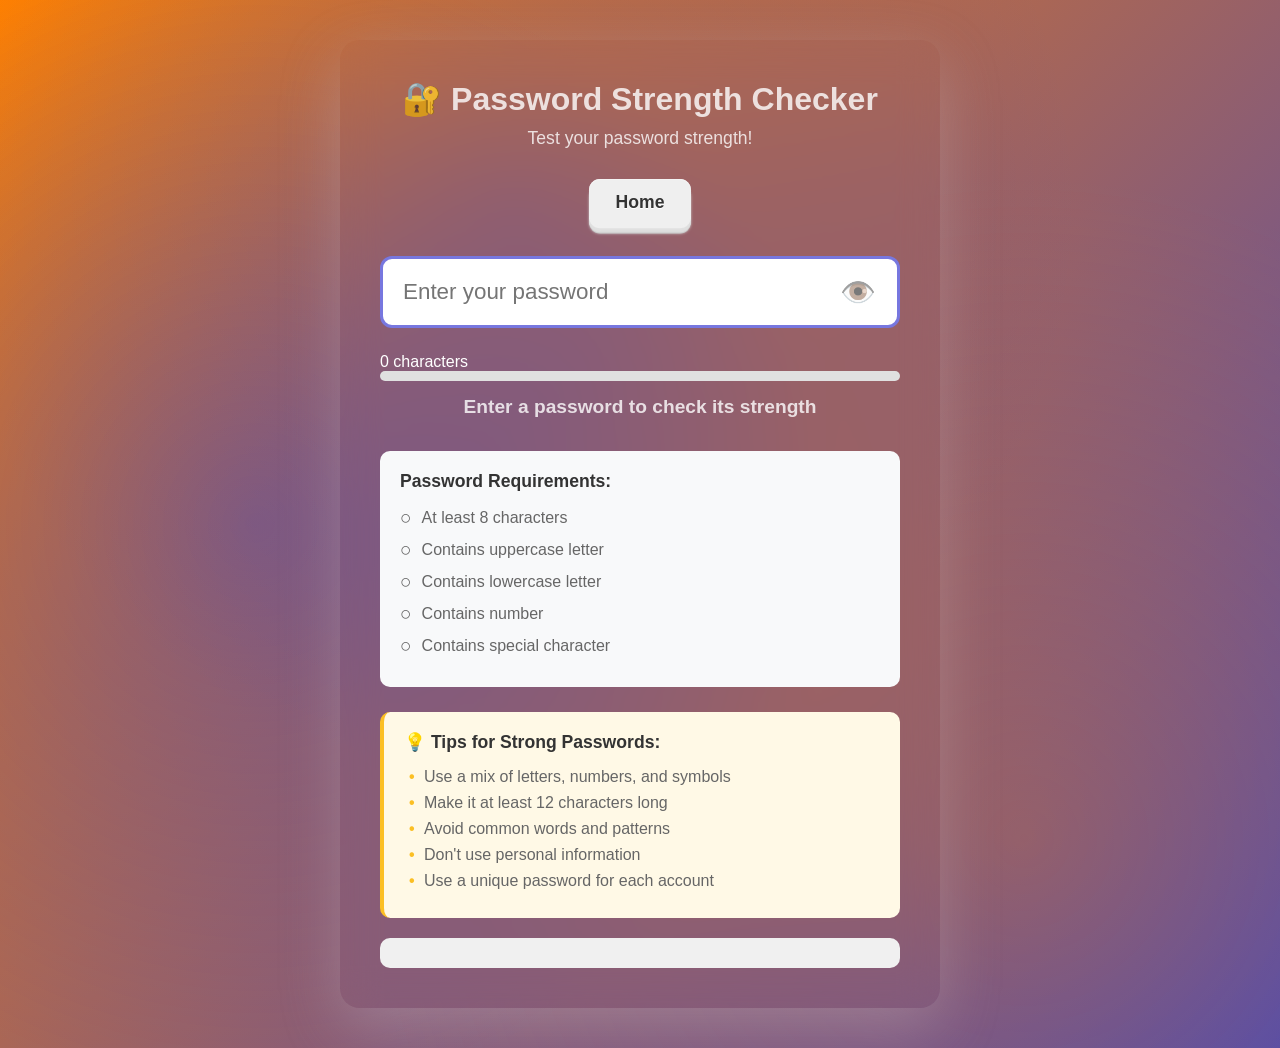
==== index.html @ dae70a45 "initia push" ====
<!DOCTYPE html>
<html lang="en">
<head>
    <meta charset="UTF-8">
    <meta name="viewport" content="width=device-width, initial-scale=1.0">
    <title>Password Strength Checker</title>
    <link rel="stylesheet" href="style.css">
</head>
<body>
    <div class="container">
        <div class="card">
            <h1>🔐 Password Strength Checker</h1>
            <p class="subtitle">Test your password strength!</p>
            <div class="home">
                <button type="button" onclick="window.location.href='Website/website.html'">Home</button>
            </div>
            
            <div class="input-container">
                <input 
                    type="password" 
                    id="passwordInput" 
                    placeholder="Enter your password"
                    autocomplete="off"
                >
                <button class="toggle-password" id="togglePassword">
                    <span class="eye-icon">👁️</span>
                </button>
            </div>
            <div class="char-count" id="charCount">0 characters</div>
            
            <div class="strength-meter">
                <div class="strength-meter-fill" id="strengthMeterFill"></div>
            </div>
            
            <div class="strength-text" id="strengthText">
                Enter a password to check its strength
            </div>
            
            <div class="requirements" id="requirements">
                <h3>Password Requirements:</h3>
                <ul>
                    <li id="req-length">
                        <span class="icon">○</span>
                        <span>At least 8 characters</span>
                    </li>
                    <li id="req-uppercase">
                        <span class="icon">○</span>
                        <span>Contains uppercase letter</span>
                    </li>
                    <li id="req-lowercase">
                        <span class="icon">○</span>
                        <span>Contains lowercase letter</span>
                    </li>
                    <li id="req-number">
                        <span class="icon">○</span>
                        <span>Contains number</span>
                    </li>
                    <li id="req-special">
                        <span class="icon">○</span>
                        <span>Contains special character</span>
                    </li>
                </ul>
            </div>
            
            <div class="info-section">
                <h3>💡 Tips for Strong Passwords:</h3>
                <ul>
                    <li>Use a mix of letters, numbers, and symbols</li>
                    <li>Make it at least 12 characters long</li>
                    <li>Avoid common words and patterns</li>
                    <li>Don't use personal information</li>
                    <li>Use a unique password for each account</li>
                </ul>
            </div>
            
            <div class="crack-time" id="crackTime"></div>
        </div>
    </div>
    
    <script src="script.js"></script>
</body>
</html>
---- style.css ----
* {
    margin: 0;
    padding: 0;
    box-sizing: border-box;
}

.char-count{
    color:white;
}

.home {
    text-align: center;
    margin-bottom: 30px;
}

.home button {
    color: #333;
    padding: 0.75em 1.5em;
    border: none;
    border-radius: 0.7rem;
    font-size: 1.1rem;
    font-weight: 600;
    cursor: pointer;
    text-shadow: 0 0.062em 0 #ffffff;
    box-shadow:
        inset 0 0.0625em 0 0 #f4f4f4,
        0 0.125em 0 0 #efefef,
        0 0.25em 0 0 #e0e0e0,
        0 0.3125em 0 0 #dedede,
        0 0.375em 0 0 #dcdcdc,
        0 0.425em 0 0 #cacaca,
        0 0.425em 0.15em 0 #cecece;
    transition: background-color 0.2s ease, transform 0.1s ease;
}

.home button:active {
    transform: translateY(0.2em);
    box-shadow:
        inset 0 0.03em 0 0 #f4f4f4,
        0 0.03em 0 0 #efefef,
        0 0.0625em 0 0 #ececec,
        0 0.125em 0 0 #e0e0e0,
        0 0.125em 0 0 #dedede,
        0 0.2em 0 0 #dcdcdc,
        0 0.225em 0 0 #cacaca,
        0 0.225em 0.375em 0 #cecece;
}

.home button:hover {
    background-color: rgb(255, 255, 255);
    color: black;
}

body {
    font-family: -apple-system, BlinkMacSystemFont, 'Segoe UI', Roboto, Oxygen, Ubuntu, Cantarell, sans-serif;
    background: linear-gradient(-45deg, rgb(0, 51, 255), rgb(255, 128, 0), rgb(0, 51, 255), rgb(255, 128, 0));
    background-size: 400% 400%;
    animation: gradientShift 15s ease infinite;
    min-height: 100vh;
    display: flex;
    align-items: center;
    justify-content: center;
    padding: 20px;
    position: relative;
    overflow-y: auto;
    overflow-x: hidden;
}

body::before {
    content: '';
    position: absolute;
    top: 0;
    left: 0;
    right: 0;
    bottom: 0;
    background: 
        radial-gradient(circle at 20% 50%, rgba(0, 51, 255, 0.3) 0%, transparent 50%),
        radial-gradient(circle at 80% 80%, rgba(255, 128, 0, 0.3) 0%, transparent 50%),
        radial-gradient(circle at 40% 20%, rgba(0, 51, 255, 0.2) 0%, transparent 50%);
    animation: pulse 8s ease-in-out infinite;
    pointer-events: none;
}

@keyframes gradientShift {
    0% {
        background-position: 0% 50%;
    }
    50% {
        background-position: 100% 50%;
    }
    100% {
        background-position: 0% 50%;
    }
}

@keyframes pulse {
    0%, 100% {
        opacity: 1;
        transform: scale(1);
    }
    50% {
        opacity: 0.8;
        transform: scale(1.1);
    }
}

.container {
    width: 100%;
    max-width: 600px;
    position: relative;
    z-index: 1;
    margin: auto;
    padding-top: 20px;
    padding-bottom: 20px;
}

.card {
    
    backdrop-filter:blur(18px);
    border-radius: 20px;
    padding: 40px;
    box-shadow: 0 20px 60px rgba(207, 198, 198, 0.3);
}

h1 {
    color: rgba(255, 255, 255, 0.8);
    font-size: 2rem;
    margin-bottom: 10px;
    text-align: center;
}

.subtitle {
    color: rgba(255, 255, 255, 0.8);
    text-align: center;
    margin-bottom: 30px;
    font-size: 1.1rem;
}

.input-container {
    position: relative;
    margin-bottom: 25px;
}

#passwordInput {
    width: 100%;
    padding: 20px 60px 20px 20px;
    font-size: 1.4rem;
    border: 3px solid #e0e0e0;
    border-radius: 12px;
    outline: none;
    transition: border-color 0.3s;
    font-weight: 500;
}

#passwordInput:focus {
    border-color: #7777DF;
}

.toggle-password {
    position: absolute;
    right: 12px;
    top: 50%;
    transform: translateY(-50%);
    background: none;
    border: none;
    cursor: pointer;
    font-size: 1.8rem;
    padding: 8px 12px;
    opacity: 0.6;
    transition: opacity 0.3s;
}

.toggle-password:hover {
    opacity: 1;
}

.strength-meter {
    width: 100%;
    height: 10px;
    background: #e0e0e0;
    border-radius: 5px;
    overflow: hidden;
    margin-bottom: 15px;
}

.strength-meter-fill {
    height: 100%;
    width: 0%;
    transition: all 0.3s ease;
    border-radius: 5px;
}

.strength-text {
    text-align: center;
    font-size: 1.2rem;
    font-weight: bold;
    margin-bottom: 25px;
    min-height: 30px;
    color: rgba(255, 255, 255, 0.8);
}

.requirements {
    background: #f8f9fa;
    padding: 20px;
    border-radius: 10px;
    margin-bottom: 25px;
}

.requirements h3 {
    color: #333;
    font-size: 1.1rem;
    margin-bottom: 15px;
}

.requirements ul {
    list-style: none;
}

.requirements li {
    display: flex;
    align-items: center;
    margin-bottom: 10px;
    color: #666;
    transition: color 0.3s;
}

.requirements li .icon {
    margin-right: 10px;
    font-size: 1.2rem;
}

.requirements li.met {
    color: #10b981;
}

.requirements li.met .icon::before {
    content: '✓';
    font-weight: bold;
}

.info-section {
    background: #fff9e6;
    padding: 20px;
    border-radius: 10px;
    border-left: 4px solid #fbbf24;
    margin-bottom: 20px;
}

.info-section h3 {
    color: #333;
    font-size: 1.1rem;
    margin-bottom: 15px;
}

.info-section ul {
    list-style: none;
    padding-left: 0;
}

.info-section li {
    color: #666;
    margin-bottom: 8px;
    padding-left: 20px;
    position: relative;
}

.info-section li::before {
    content: '•';
    position: absolute;
    left: 5px;
    color: #fbbf24;
    font-weight: bold;
}

.crack-time {
    text-align: center;
    padding: 15px;
    background: #f0f0f0;
    border-radius: 10px;
    font-size: 0.95rem;
    color: #666;
    line-height: 1.6;
}


.strength-very-weak {
    background: #870903;
}

.strength-weak {
    background: #E90C00;
}

.strength-medium {
    background: #F9DD9C;
}

.strength-strong {
    background: #418B24;
}

.strength-very-strong {
    background: #1A4734;
}





.text-very-weak {
    color: #870903;
}

.text-weak {
    color: #E90C00;
}

.text-medium {
    color: #F9DD9C;
}

.text-strong {
    color:#418B24;
}

.text-very-strong {
    color: #1A4734;
}

@media (max-width: 600px) {
    .card {
        padding: 25px;
    }
    
    h1 {
        font-size: 1.5rem;
    }
    
    .subtitle {
        font-size: 1rem;
    }
}
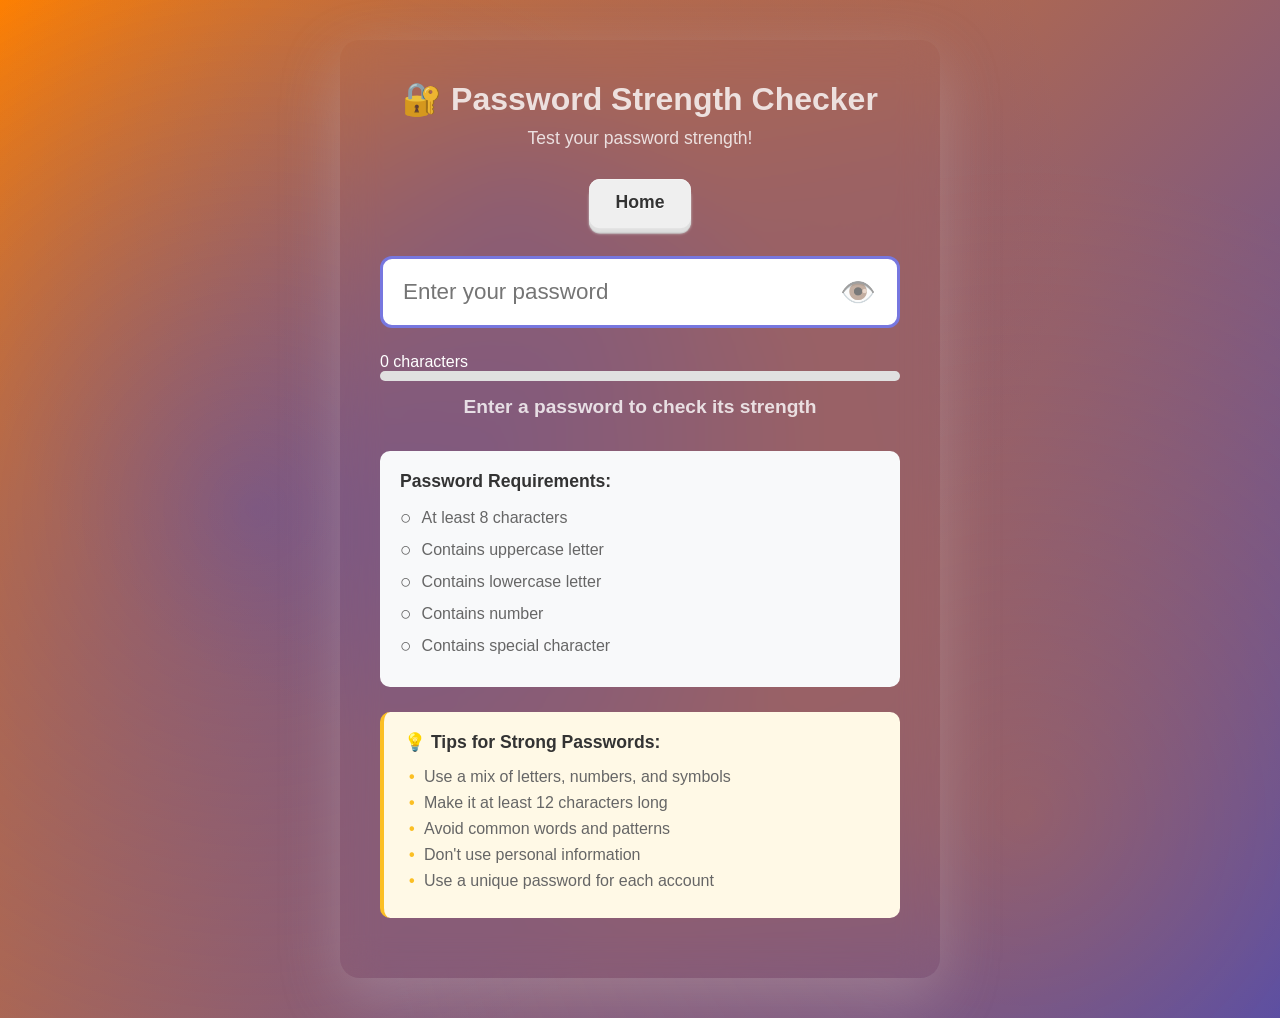
==== commit 9e7cae78: "Remove crack time div from index.html Removed unnecessary crack time div from the HTML." ====
--- a/index.html
+++ b/index.html
@@ -4,7 +4,7 @@
     <meta charset="UTF-8">
     <meta name="viewport" content="width=device-width, initial-scale=1.0">
     <title>Password Strength Checker</title>
-    <link rel="stylesheet" href="style.css">
+    <link rel="stylesheet" href="assets/css/style.css">
 </head>
 <body>
     <div class="container">
@@ -72,12 +72,9 @@
                     <li>Use a unique password for each account</li>
                 </ul>
             </div>
-            
-            <div class="crack-time" id="crackTime"></div>
-        </div>
-    </div>
-    
-    <script src="script.js"></script>
+
+    <script src="assets/js/script.js?v=2"></script>
+
 </body>
 </html>
 
--- a/assets/css/style.css
+++ b/assets/css/style.css
@@ -0,0 +1,343 @@
+* {
+    margin: 0;
+    padding: 0;
+    box-sizing: border-box;
+}
+
+.char-count{
+    color:white;
+}
+
+.home {
+    text-align: center;
+    margin-bottom: 30px;
+}
+
+.home button {
+    color: #333;
+    padding: 0.75em 1.5em;
+    border: none;
+    border-radius: 0.7rem;
+    font-size: 1.1rem;
+    font-weight: 600;
+    cursor: pointer;
+    text-shadow: 0 0.062em 0 #ffffff;
+    box-shadow:
+        inset 0 0.0625em 0 0 #f4f4f4,
+        0 0.125em 0 0 #efefef,
+        0 0.25em 0 0 #e0e0e0,
+        0 0.3125em 0 0 #dedede,
+        0 0.375em 0 0 #dcdcdc,
+        0 0.425em 0 0 #cacaca,
+        0 0.425em 0.15em 0 #cecece;
+    transition: background-color 0.2s ease, transform 0.1s ease;
+}
+
+.home button:active {
+    transform: translateY(0.2em);
+    box-shadow:
+        inset 0 0.03em 0 0 #f4f4f4,
+        0 0.03em 0 0 #efefef,
+        0 0.0625em 0 0 #ececec,
+        0 0.125em 0 0 #e0e0e0,
+        0 0.125em 0 0 #dedede,
+        0 0.2em 0 0 #dcdcdc,
+        0 0.225em 0 0 #cacaca,
+        0 0.225em 0.375em 0 #cecece;
+}
+
+.home button:hover {
+    background-color: rgb(255, 255, 255);
+    color: black;
+}
+
+body {
+    font-family: -apple-system, BlinkMacSystemFont, 'Segoe UI', Roboto, Oxygen, Ubuntu, Cantarell, sans-serif;
+    background: linear-gradient(-45deg, rgb(0, 51, 255), rgb(255, 128, 0), rgb(0, 51, 255), rgb(255, 128, 0));
+    background-size: 400% 400%;
+    animation: gradientShift 15s ease infinite;
+    min-height: 100vh;
+    display: flex;
+    align-items: center;
+    justify-content: center;
+    padding: 20px;
+    position: relative;
+    overflow-y: auto;
+    overflow-x: hidden;
+}
+
+body::before {
+    content: '';
+    position: absolute;
+    top: 0;
+    left: 0;
+    right: 0;
+    bottom: 0;
+    background: 
+        radial-gradient(circle at 20% 50%, rgba(0, 51, 255, 0.3) 0%, transparent 50%),
+        radial-gradient(circle at 80% 80%, rgba(255, 128, 0, 0.3) 0%, transparent 50%),
+        radial-gradient(circle at 40% 20%, rgba(0, 51, 255, 0.2) 0%, transparent 50%);
+    animation: pulse 8s ease-in-out infinite;
+    pointer-events: none;
+}
+
+@keyframes gradientShift {
+    0% {
+        background-position: 0% 50%;
+    }
+    50% {
+        background-position: 100% 50%;
+    }
+    100% {
+        background-position: 0% 50%;
+    }
+}
+
+@keyframes pulse {
+    0%, 100% {
+        opacity: 1;
+        transform: scale(1);
+    }
+    50% {
+        opacity: 0.8;
+        transform: scale(1.1);
+    }
+}
+
+.container {
+    width: 100%;
+    max-width: 600px;
+    position: relative;
+    z-index: 1;
+    margin: auto;
+    padding-top: 20px;
+    padding-bottom: 20px;
+}
+
+.card {
+    
+    backdrop-filter:blur(18px);
+    border-radius: 20px;
+    padding: 40px;
+    box-shadow: 0 20px 60px rgba(207, 198, 198, 0.3);
+}
+
+h1 {
+    color: rgba(255, 255, 255, 0.8);
+    font-size: 2rem;
+    margin-bottom: 10px;
+    text-align: center;
+}
+
+.subtitle {
+    color: rgba(255, 255, 255, 0.8);
+    text-align: center;
+    margin-bottom: 30px;
+    font-size: 1.1rem;
+}
+
+.input-container {
+    position: relative;
+    margin-bottom: 25px;
+}
+
+#passwordInput {
+    width: 100%;
+    padding: 20px 60px 20px 20px;
+    font-size: 1.4rem;
+    border: 3px solid #e0e0e0;
+    border-radius: 12px;
+    outline: none;
+    transition: border-color 0.3s;
+    font-weight: 500;
+}
+
+#passwordInput:focus {
+    border-color: #7777DF;
+}
+
+.toggle-password {
+    position: absolute;
+    right: 12px;
+    top: 50%;
+    transform: translateY(-50%);
+    background: none;
+    border: none;
+    cursor: pointer;
+    font-size: 1.8rem;
+    padding: 8px 12px;
+    opacity: 0.6;
+    transition: opacity 0.3s;
+}
+
+.toggle-password:hover {
+    opacity: 1;
+}
+
+.strength-meter {
+    width: 100%;
+    height: 10px;
+    background: #e0e0e0;
+    border-radius: 5px;
+    overflow: hidden;
+    margin-bottom: 15px;
+}
+
+.strength-meter-fill {
+    height: 100%;
+    width: 0%;
+    transition: all 0.3s ease;
+    border-radius: 5px;
+}
+
+.strength-text {
+    text-align: center;
+    font-size: 1.2rem;
+    font-weight: bold;
+    margin-bottom: 25px;
+    min-height: 30px;
+    color: rgba(255, 255, 255, 0.8);
+}
+
+.requirements {
+    background: #f8f9fa;
+    padding: 20px;
+    border-radius: 10px;
+    margin-bottom: 25px;
+}
+
+.requirements h3 {
+    color: #333;
+    font-size: 1.1rem;
+    margin-bottom: 15px;
+}
+
+.requirements ul {
+    list-style: none;
+}
+
+.requirements li {
+    display: flex;
+    align-items: center;
+    margin-bottom: 10px;
+    color: #666;
+    transition: color 0.3s;
+}
+
+.requirements li .icon {
+    margin-right: 10px;
+    font-size: 1.2rem;
+}
+
+.requirements li.met {
+    color: #10b981;
+}
+
+.requirements li.met .icon::before {
+    content: '✓';
+    font-weight: bold;
+}
+
+.info-section {
+    background: #fff9e6;
+    padding: 20px;
+    border-radius: 10px;
+    border-left: 4px solid #fbbf24;
+    margin-bottom: 20px;
+}
+
+.info-section h3 {
+    color: #333;
+    font-size: 1.1rem;
+    margin-bottom: 15px;
+}
+
+.info-section ul {
+    list-style: none;
+    padding-left: 0;
+}
+
+.info-section li {
+    color: #666;
+    margin-bottom: 8px;
+    padding-left: 20px;
+    position: relative;
+}
+
+.info-section li::before {
+    content: '•';
+    position: absolute;
+    left: 5px;
+    color: #fbbf24;
+    font-weight: bold;
+}
+
+.crack-time {
+    text-align: center;
+    padding: 15px;
+    background: #f0f0f0;
+    border-radius: 10px;
+    font-size: 0.95rem;
+    color: #666;
+    line-height: 1.6;
+}
+
+
+.strength-very-weak {
+    background: #870903;
+}
+
+.strength-weak {
+    background: #E90C00;
+}
+
+.strength-medium {
+    background: #F9DD9C;
+}
+
+.strength-strong {
+    background: #418B24;
+}
+
+.strength-very-strong {
+    background: #1A4734;
+}
+
+
+
+
+
+.text-very-weak {
+    color: #870903;
+}
+
+.text-weak {
+    color: #E90C00;
+}
+
+.text-medium {
+    color: #F9DD9C;
+}
+
+.text-strong {
+    color:#418B24;
+}
+
+.text-very-strong {
+    color: #1A4734;
+}
+
+@media (max-width: 600px) {
+    .card {
+        padding: 25px;
+    }
+    
+    h1 {
+        font-size: 1.5rem;
+    }
+    
+    .subtitle {
+        font-size: 1rem;
+    }
+}
+
